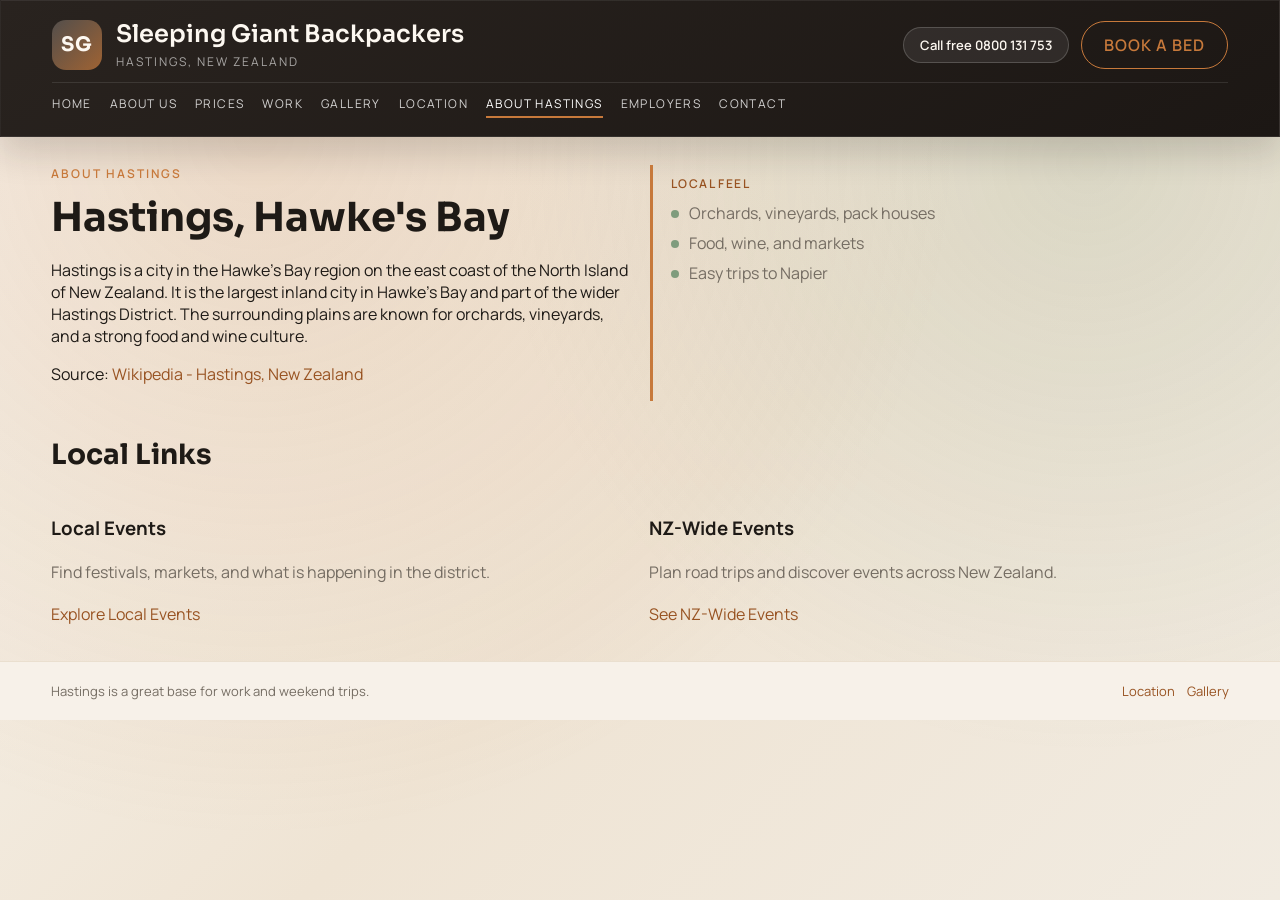
==== about-hastings.html @ d1472aeb "feat: add htmls" ====
<!DOCTYPE html>
<html lang="en">
<head>
  <meta charset="UTF-8" />
  <meta name="viewport" content="width=device-width, initial-scale=1" />
  <title>Sleeping Giant Backpackers | About Hastings</title>
  <link rel="stylesheet" href="styles.css" />
</head>
<body class="page-hastings">
  <a class="skip-link" href="#main">Skip to content</a>
  <main id="main">
    <header class="site-header reveal">
      <div class="header-top">
        <div class="brand">
          <div class="brand-mark">SG</div>
          <div>
            <p class="brand-title">Sleeping Giant Backpackers</p>
            <p class="brand-sub">Hastings, New Zealand</p>
          </div>
        </div>
        <div class="header-cta">
          <span class="contact-chip">Call free 0800 131 753</span>
          <a class="button ghost" href="contact.html">Book a bed</a>
        </div>
      </div>
      <nav class="site-nav stagger">
        <a class="nav-home" href="index.html">Home</a>
        <a class="nav-about" href="about.html">About Us</a>
        <a class="nav-prices" href="prices.html">Prices</a>
        <a class="nav-work" href="work.html">Work</a>
        <a class="nav-gallery" href="gallery.html">Gallery</a>
        <a class="nav-location" href="location.html">Location</a>
        <a class="nav-hastings" href="about-hastings.html" aria-current="page">About Hastings</a>
        <a class="nav-employers" href="employers.html">Employers</a>
        <a class="nav-contact" href="contact.html">Contact</a>
      </nav>
    </header>

    <section class="page-hero reveal">
      <div>
        <p class="eyebrow">About Hastings</p>
        <h1>Hastings, Hawke's Bay</h1>
        <p>Hastings is a city in the Hawke's Bay region on the east coast of the North Island of New Zealand. It is the largest inland city in Hawke's Bay and part of the wider Hastings District. The surrounding plains are known for orchards, vineyards, and a strong food and wine culture.</p>
        <p>Source: <a href="https://en.wikipedia.org/wiki/Hastings,_New_Zealand" target="_blank" rel="noreferrer">Wikipedia - Hastings, New Zealand</a></p>
      </div>
      <div class="panel">
        <p class="panel-title">Local feel</p>
        <ul class="mini-list">
          <li>Orchards, vineyards, pack houses</li>
          <li>Food, wine, and markets</li>
          <li>Easy trips to Napier</li>
        </ul>
      </div>
    </section>

    <section class="section reveal">
      <h2>Local Links</h2>
      <div class="card-grid stagger">
        <article class="card">
          <div class="card-body">
            <h3>Local Events</h3>
            <p>Find festivals, markets, and what is happening in the district.</p>
            <a href="https://www.hawkesbaynz.com/destinations/hastings-district" target="_blank" rel="noreferrer">Explore Local Events</a>
          </div>
        </article>
        <article class="card">
          <div class="card-body">
            <h3>NZ-Wide Events</h3>
            <p>Plan road trips and discover events across New Zealand.</p>
            <a href="https://www.eventfinda.co.nz/" target="_blank" rel="noreferrer">See NZ-Wide Events</a>
          </div>
        </article>
      </div>
    </section>

    <footer class="footer">
      <span>Hastings is a great base for work and weekend trips.</span>
      <div class="link-list">
        <a href="location.html">Location</a>
        <a href="gallery.html">Gallery</a>
      </div>
    </footer>
  </main>
  <script src="site.js"></script>
</body>
</html>
---- styles.css ----
@import url('https://fonts.googleapis.com/css2?family=Manrope:wght@300;400;500;600;700&family=Sora:wght@400;500;600;700&display=swap');

:root {
  --bg: #f4efe7;
  --surface: #ffffff;
  --surface-soft: #f7f1e9;
  --ink: #1e1a16;
  --ink-light: #fdf8f1;
  --muted: #756d63;
  --accent: #c7793b;
  --accent-strong: #985322;
  --sage: #7f9c7d;
  --border: #eadfcf;
  --charcoal: #29231f;
  --charcoal-deep: #1c1714;
  --shadow: 0 32px 70px rgba(29, 22, 17, 0.25);
  --shadow-soft: 0 16px 32px rgba(29, 22, 17, 0.16);
  --radius-lg: 26px;
  --radius-md: 18px;
  --radius-sm: 12px;
}

* {
  box-sizing: border-box;
}

body {
  margin: 0;
  font-family: "Manrope", "Segoe UI", sans-serif;
  background: linear-gradient(135deg, #f8f5ef 0%, #efe4d4 55%, #f1ebe1 100%);
  color: var(--ink);
  min-height: 100vh;
}

body::before {
  content: "";
  position: fixed;
  inset: 0;
  background: radial-gradient(circle at 20% 15%, rgba(199, 121, 59, 0.18), transparent 55%),
    radial-gradient(circle at 85% 18%, rgba(127, 156, 125, 0.18), transparent 45%);
  z-index: 0;
}

a {
  color: var(--accent-strong);
  text-decoration: none;
}

a:hover {
  color: var(--accent);
}

img {
  max-width: 100%;
  display: block;
}

.skip-link {
  position: absolute;
  left: -999px;
  top: 16px;
  background: var(--surface);
  color: var(--ink);
  padding: 8px 14px;
  border-radius: 999px;
  z-index: 10;
}

.skip-link:focus {
  left: 16px;
}

main {
  position: relative;
  z-index: 1;
  width: min(1240px, 92vw);
  margin: 0 auto 0;
  padding-bottom: 80px;
}

.site-header {
  background: linear-gradient(150deg, var(--charcoal), var(--charcoal-deep));
  color: var(--ink-light);
  border: 1px solid rgba(255, 255, 255, 0.08);
  border-radius: 0;
  padding: 18px max(4vw, calc((100vw - 1240px) / 2));
  box-shadow: var(--shadow-soft);
  backdrop-filter: blur(12px);
  width: 100vw;
  margin-left: calc(50% - 50vw);
  margin-right: calc(50% - 50vw);
}

.header-top {
  display: flex;
  align-items: center;
  justify-content: space-between;
  flex-wrap: wrap;
  gap: 16px;
}

.brand {
  display: flex;
  align-items: center;
  gap: 14px;
}

.brand-mark {
  width: 50px;
  height: 50px;
  border-radius: 14px;
  background: linear-gradient(135deg, rgba(255, 255, 255, 0.2), rgba(199, 121, 59, 0.75));
  color: var(--ink-light);
  font-family: "Sora", sans-serif;
  font-size: 20px;
  display: grid;
  place-items: center;
  font-weight: 700;
  letter-spacing: 1px;
}

.brand-title {
  margin: 0;
  font-family: "Sora", sans-serif;
  font-size: 24px;
  font-weight: 600;
  color: var(--ink-light);
}

.brand-sub {
  margin: 4px 0 0;
  font-size: 12px;
  color: rgba(255, 255, 255, 0.6);
  text-transform: uppercase;
  letter-spacing: 2px;
}

.header-cta {
  display: flex;
  flex-wrap: wrap;
  gap: 12px;
  align-items: center;
}

.contact-chip {
  padding: 8px 16px;
  border-radius: 999px;
  background: rgba(255, 255, 255, 0.08);
  border: 1px solid rgba(255, 255, 255, 0.18);
  font-size: 13px;
  font-weight: 600;
  color: var(--ink-light);
  animation: float 6s ease-in-out infinite;
}

.site-nav {
  display: flex;
  flex-wrap: wrap;
  gap: 10px 18px;
  font-size: 12px;
  text-transform: uppercase;
  letter-spacing: 1.4px;
  border-top: 1px solid rgba(255, 255, 255, 0.1);
  padding-top: 12px;
  margin-top: 12px;
}

.site-nav a {
  color: rgba(255, 255, 255, 0.8);
  text-decoration: none;
  padding-bottom: 4px;
  border-bottom: 2px solid transparent;
  transition: color 0.3s ease, border-color 0.3s ease;
}

.site-nav a:hover {
  color: var(--accent);
}

.site-nav a[aria-current="page"] {
  border-bottom-color: var(--accent);
  color: #fff;
}

.eyebrow {
  text-transform: uppercase;
  letter-spacing: 2px;
  color: var(--accent);
  font-size: 12px;
  font-weight: 600;
  margin: 0 0 10px;
}

.hero {
  margin-top: 28px;
  position: relative;
  min-height: 64vh;
  border-radius: var(--radius-lg);
  overflow: hidden;
  display: grid;
  align-items: center;
  text-align: center;
  color: #fff;
  box-shadow: var(--shadow);
}

.hero::after {
  content: "";
  position: absolute;
  inset: 0;
  background: linear-gradient(180deg, rgba(20, 17, 14, 0.4) 0%, rgba(20, 17, 14, 0.7) 65%, rgba(20, 17, 14, 0.85) 100%);
  z-index: 1;
}

.hero-media {
  position: absolute;
  inset: 0;
  z-index: 0;
}

.hero-media img {
  width: 100%;
  height: 100%;
  object-fit: cover;
  transform: scale(1.05);
  animation: heroZoom 18s ease-in-out infinite;
}

.hero-content {
  position: relative;
  z-index: 2;
  padding: 56px 36px 64px;
  display: grid;
  gap: 18px;
  justify-items: center;
}

.hero h1 {
  font-family: "Sora", sans-serif;
  font-size: clamp(36px, 5vw, 56px);
  margin: 0;
  letter-spacing: 0.5px;
}

.hero-copy {
  margin: 0;
  color: rgba(255, 255, 255, 0.8);
  line-height: 1.6;
  max-width: 680px;
}

.hero-actions {
  display: flex;
  flex-wrap: wrap;
  gap: 12px;
  justify-content: center;
}

.hero-actions .button.ghost {
  border-color: rgba(255, 255, 255, 0.7);
  color: #fff;
}

.hero-actions .button.ghost:hover {
  border-color: var(--accent);
  color: var(--accent);
}

.booking-bar {
  position: relative;
  display: grid;
  gap: 12px;
  grid-template-columns: repeat(4, minmax(0, 1fr));
  padding: 16px;
  border-radius: 999px;
  background: rgba(255, 255, 255, 0.95);
  border: 1px solid rgba(255, 255, 255, 0.6);
  box-shadow: var(--shadow-soft);
  width: min(760px, 100%);
}

.booking-bar::after {
  content: "";
  position: absolute;
  inset: -30% -120% 0;
  background: linear-gradient(120deg, transparent, rgba(255, 255, 255, 0.5), transparent);
  animation: sheen 6s linear infinite;
  pointer-events: none;
}

.booking-field {
  display: grid;
  gap: 6px;
  text-align: left;
}

.booking-field label {
  font-size: 11px;
  text-transform: uppercase;
  letter-spacing: 1px;
  color: var(--muted);
  font-weight: 600;
}

.booking-field input,
.booking-field select {
  border: none;
  font-family: inherit;
  font-size: 14px;
  color: var(--ink);
  outline: none;
  background: transparent;
}

.booking-button {
  display: flex;
  align-items: flex-end;
  justify-content: flex-end;
}

.info-grid {
  display: grid;
  gap: 12px;
  grid-template-columns: repeat(auto-fit, minmax(180px, 1fr));
  width: min(840px, 100%);
}

.info-card {
  border: none;
  padding: 10px 0 10px 16px;
  border-left: 3px solid rgba(255, 255, 255, 0.7);
  background: transparent;
  color: var(--ink-light);
  box-shadow: none;
}

.info-label {
  margin: 0 0 6px;
  font-size: 12px;
  text-transform: uppercase;
  letter-spacing: 1.4px;
  color: var(--muted);
}

.info-card strong {
  display: block;
  font-size: 18px;
  margin-bottom: 4px;
}

.section {
  margin-top: 36px;
}

.section h2 {
  font-family: "Sora", sans-serif;
  font-size: 28px;
  margin: 0 0 16px;
}

.section p {
  color: var(--muted);
  line-height: 1.7;
}

.page-hero {
  display: grid;
  gap: 20px;
  grid-template-columns: repeat(auto-fit, minmax(260px, 1fr));
  margin-top: 28px;
  padding: 0;
  border-radius: 0;
  background: transparent;
  border: none;
  box-shadow: none;
}

.page-hero h1 {
  font-family: "Sora", sans-serif;
  font-size: clamp(28px, 4vw, 40px);
  margin: 0 0 12px;
}

.panel {
  padding: 10px 0 10px 18px;
  border-radius: 0;
  background: transparent;
  border: none;
  border-left: 3px solid var(--accent);
}

.panel-title {
  margin: 0 0 10px;
  font-weight: 600;
  text-transform: uppercase;
  letter-spacing: 1.4px;
  font-size: 12px;
  color: var(--accent-strong);
}

.mini-list {
  list-style: none;
  padding: 0;
  margin: 0;
  display: grid;
  gap: 8px;
}

.mini-list li {
  position: relative;
  padding-left: 18px;
  color: var(--muted);
}

.mini-list li::before {
  content: "";
  position: absolute;
  left: 0;
  top: 8px;
  width: 8px;
  height: 8px;
  border-radius: 50%;
  background: var(--sage);
}

.two-column {
  display: grid;
  gap: 24px;
  grid-template-columns: repeat(auto-fit, minmax(240px, 1fr));
}

.feature-list {
  list-style: none;
  padding: 0;
  margin: 0;
  display: grid;
  gap: 12px;
  grid-template-columns: repeat(auto-fit, minmax(220px, 1fr));
}

.feature-list li {
  padding: 8px 0 8px 34px;
  position: relative;
  color: var(--muted);
  border: none;
  border-radius: 0;
  background: transparent;
  box-shadow: none;
  transition: transform 0.3s ease;
}

.feature-list li::before {
  content: "";
  position: absolute;
  left: 10px;
  top: 14px;
  width: 10px;
  height: 10px;
  border-radius: 50%;
  background: var(--sage);
  box-shadow: 0 0 0 3px rgba(127, 156, 125, 0.2);
}

.feature-list li:hover {
  transform: translateY(-4px);
}

.cta {
  margin-top: 24px;
  padding: 20px 22px;
  border: 1px solid var(--border);
  border-radius: var(--radius-md);
  background: #f7fbf9;
  display: flex;
  flex-wrap: wrap;
  gap: 10px 24px;
  align-items: center;
  justify-content: space-between;
}

.cta strong {
  font-size: 18px;
}

.card-grid {
  display: grid;
  gap: 18px;
  grid-template-columns: repeat(auto-fit, minmax(220px, 1fr));
}

.card {
  border: none;
  background: transparent;
  border-radius: 0;
  overflow: hidden;
  display: grid;
  gap: 12px;
  transition: transform 0.35s ease, box-shadow 0.35s ease;
}

.card:hover {
  transform: translateY(-6px);
}

.card img {
  width: 100%;
  height: 180px;
  object-fit: cover;
  border-radius: var(--radius-md);
}

.card-body {
  padding: 8px 0 0;
}

.price-tag {
  font-family: "Sora", sans-serif;
  font-size: 22px;
  margin: 0;
}

.map-frame {
  border: 0;
  width: 100%;
  height: 360px;
  border-radius: var(--radius-md);
  box-shadow: var(--shadow-soft);
}

.form-grid {
  display: grid;
  gap: 12px;
}

.form-grid label {
  font-size: 12px;
  font-weight: 600;
  text-transform: uppercase;
  letter-spacing: 1px;
}

.form-grid input,
.form-grid textarea,
.form-grid select {
  width: 100%;
  padding: 12px 14px;
  border: 1px solid var(--border);
  border-radius: var(--radius-sm);
  font-family: inherit;
  background: #fff;
}

.form-grid textarea {
  min-height: 120px;
  resize: vertical;
}

.button {
  padding: 12px 22px;
  border: none;
  border-radius: 999px;
  background: var(--accent);
  color: #fff;
  font-weight: 600;
  text-transform: uppercase;
  letter-spacing: 1px;
  cursor: pointer;
  text-decoration: none;
  display: inline-flex;
  align-items: center;
  justify-content: center;
  transition: transform 0.3s ease, box-shadow 0.3s ease, background 0.3s ease;
  box-shadow: 0 12px 24px rgba(199, 121, 59, 0.25);
}

.button:hover {
  transform: translateY(-2px);
  background: var(--accent-strong);
  box-shadow: 0 16px 30px rgba(199, 121, 59, 0.35);
}

.button.ghost {
  background: transparent;
  border: 1px solid var(--accent);
  color: var(--accent);
  box-shadow: none;
}

.table-block {
  border: none;
  border-left: 3px solid var(--accent);
  padding: 10px 0 10px 18px;
  border-radius: 0;
  background: transparent;
}

.season-list {
  list-style: none;
  padding: 0;
  margin: 0;
  display: grid;
  gap: 10px;
}

.season-list li {
  padding: 8px 0 8px 16px;
  border: none;
  border-left: 2px solid rgba(127, 156, 125, 0.6);
  border-radius: 0;
  background: transparent;
  color: var(--muted);
}

.link-list {
  display: flex;
  gap: 12px;
  flex-wrap: wrap;
}

.footer {
  border-top: 1px solid var(--border);
  margin-top: 36px;
  padding: 20px max(4vw, calc((100vw - 1240px) / 2));
  font-size: 13px;
  color: var(--muted);
  display: flex;
  flex-wrap: wrap;
  gap: 10px 20px;
  justify-content: space-between;
  background: var(--surface-soft);
  width: 100vw;
  margin-left: calc(50% - 50vw);
  margin-right: calc(50% - 50vw);
}

.js .reveal {
  opacity: 0;
  transform: translateY(24px);
  transition: opacity 0.8s ease, transform 0.8s ease;
}

.js .reveal.is-visible {
  opacity: 1;
  transform: translateY(0);
}

.js .stagger > * {
  opacity: 0;
  transform: translateY(20px);
  transition: opacity 0.7s ease, transform 0.7s ease;
  transition-delay: var(--delay, 0ms);
}

.js .stagger.is-visible > * {
  opacity: 1;
  transform: translateY(0);
}

@keyframes heroZoom {
  0% {
    transform: scale(1.05);
  }
  50% {
    transform: scale(1.1);
  }
  100% {
    transform: scale(1.05);
  }
}

@keyframes float {
  0% {
    transform: translateY(0);
  }
  50% {
    transform: translateY(-4px);
  }
  100% {
    transform: translateY(0);
  }
}

@keyframes sheen {
  0% {
    transform: translateX(-30%);
    opacity: 0;
  }
  30% {
    opacity: 1;
  }
  60% {
    opacity: 0;
  }
  100% {
    transform: translateX(30%);
    opacity: 0;
  }
}

@media (prefers-reduced-motion: reduce) {
  .contact-chip,
  .hero-media img,
  .booking-bar::after {
    animation: none;
  }

  .js .reveal,
  .js .stagger > * {
    transition: none;
  }
}

@media (max-width: 980px) {
  .hero-content {
    padding: 48px 28px 56px;
  }

  .booking-bar {
    border-radius: var(--radius-md);
    grid-template-columns: repeat(2, minmax(0, 1fr));
  }

  .booking-button {
    grid-column: span 2;
    justify-content: stretch;
  }

  .booking-button .button {
    width: 100%;
  }
}

@media (max-width: 720px) {
  .site-header {
    padding: 16px;
  }

  .site-nav {
    font-size: 11px;
  }

  .hero {
    min-height: 70vh;
  }
}
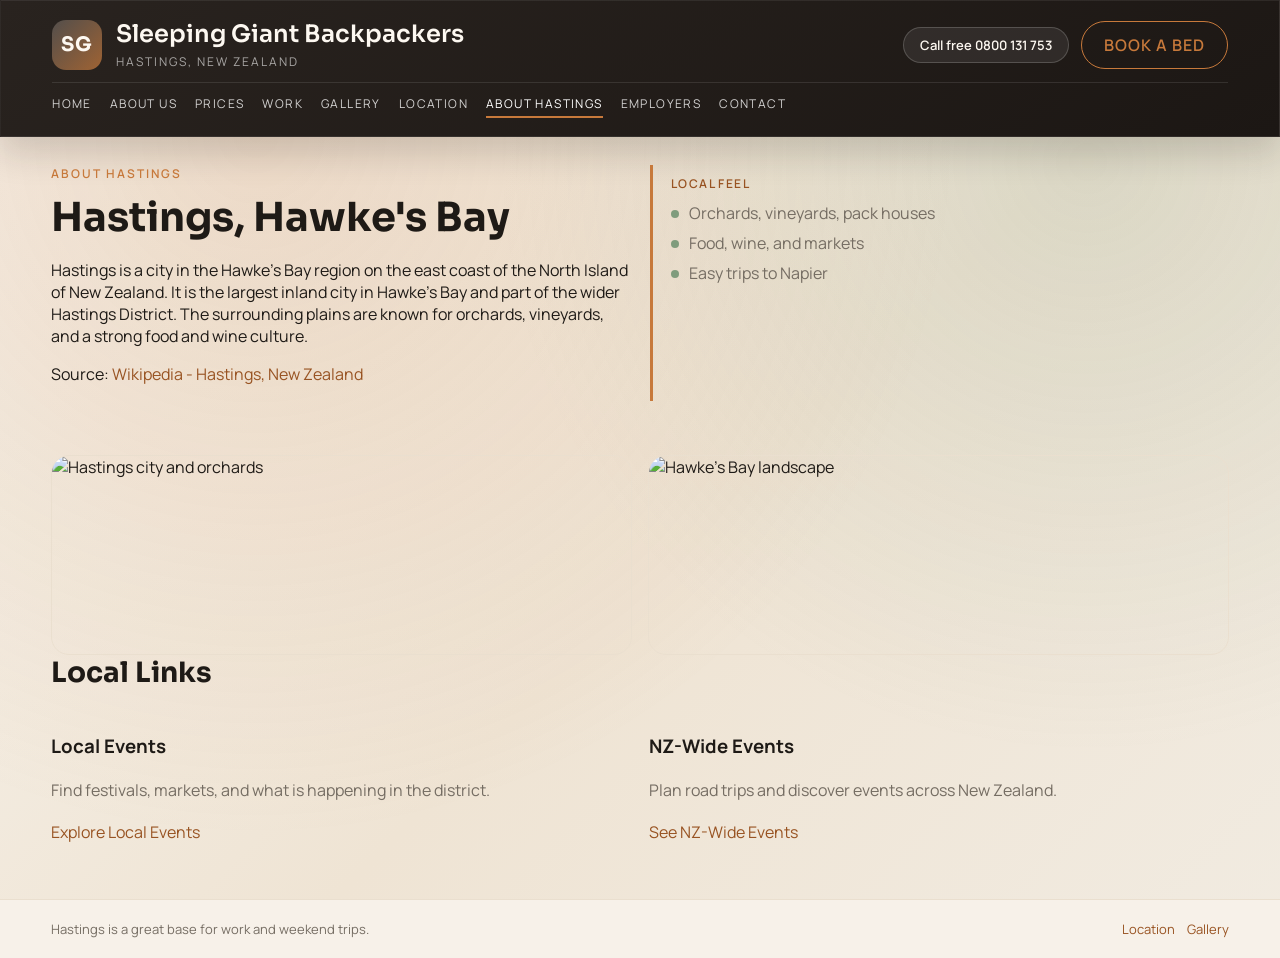
==== commit 177bc871: "feat: add about hastings images" ====
--- a/about-hastings.html
+++ b/about-hastings.html
@@ -1,86 +1,124 @@
 <!DOCTYPE html>
 <html lang="en">
-<head>
-  <meta charset="UTF-8" />
-  <meta name="viewport" content="width=device-width, initial-scale=1" />
-  <title>Sleeping Giant Backpackers | About Hastings</title>
-  <link rel="stylesheet" href="styles.css" />
-</head>
-<body class="page-hastings">
-  <a class="skip-link" href="#main">Skip to content</a>
-  <main id="main">
-    <header class="site-header reveal">
-      <div class="header-top">
-        <div class="brand">
-          <div class="brand-mark">SG</div>
-          <div>
-            <p class="brand-title">Sleeping Giant Backpackers</p>
-            <p class="brand-sub">Hastings, New Zealand</p>
+  <head>
+    <meta charset="UTF-8" />
+    <meta name="viewport" content="width=device-width, initial-scale=1" />
+    <title>Sleeping Giant Backpackers | About Hastings</title>
+    <link rel="stylesheet" href="styles.css" />
+  </head>
+  <body class="page-hastings">
+    <a class="skip-link" href="#main">Skip to content</a>
+    <main id="main">
+      <header class="site-header reveal">
+        <div class="header-top">
+          <div class="brand">
+            <div class="brand-mark">SG</div>
+            <div>
+              <p class="brand-title">Sleeping Giant Backpackers</p>
+              <p class="brand-sub">Hastings, New Zealand</p>
+            </div>
+          </div>
+          <div class="header-cta">
+            <span class="contact-chip">Call free 0800 131 753</span>
+            <a class="button ghost" href="contact.html">Book a bed</a>
           </div>
         </div>
-        <div class="header-cta">
-          <span class="contact-chip">Call free 0800 131 753</span>
-          <a class="button ghost" href="contact.html">Book a bed</a>
+        <nav class="site-nav stagger">
+          <a class="nav-home" href="index.html">Home</a>
+          <a class="nav-about" href="about.html">About Us</a>
+          <a class="nav-prices" href="prices.html">Prices</a>
+          <a class="nav-work" href="work.html">Work</a>
+          <a class="nav-gallery" href="gallery.html">Gallery</a>
+          <a class="nav-location" href="location.html">Location</a>
+          <a class="nav-hastings" href="about-hastings.html" aria-current="page"
+            >About Hastings</a
+          >
+          <a class="nav-employers" href="employers.html">Employers</a>
+          <a class="nav-contact" href="contact.html">Contact</a>
+        </nav>
+      </header>
+
+      <section class="page-hero reveal">
+        <div>
+          <p class="eyebrow">About Hastings</p>
+          <h1>Hastings, Hawke's Bay</h1>
+          <p>
+            Hastings is a city in the Hawke's Bay region on the east coast of
+            the North Island of New Zealand. It is the largest inland city in
+            Hawke's Bay and part of the wider Hastings District. The surrounding
+            plains are known for orchards, vineyards, and a strong food and wine
+            culture.
+          </p>
+          <p>
+            Source:
+            <a
+              href="https://en.wikipedia.org/wiki/Hastings,_New_Zealand"
+              target="_blank"
+              rel="noreferrer"
+              >Wikipedia - Hastings, New Zealand</a
+            >
+          </p>
         </div>
-      </div>
-      <nav class="site-nav stagger">
-        <a class="nav-home" href="index.html">Home</a>
-        <a class="nav-about" href="about.html">About Us</a>
-        <a class="nav-prices" href="prices.html">Prices</a>
-        <a class="nav-work" href="work.html">Work</a>
-        <a class="nav-gallery" href="gallery.html">Gallery</a>
-        <a class="nav-location" href="location.html">Location</a>
-        <a class="nav-hastings" href="about-hastings.html" aria-current="page">About Hastings</a>
-        <a class="nav-employers" href="employers.html">Employers</a>
-        <a class="nav-contact" href="contact.html">Contact</a>
-      </nav>
-    </header>
+        <div class="panel">
+          <p class="panel-title">Local feel</p>
+          <ul class="mini-list">
+            <li>Orchards, vineyards, pack houses</li>
+            <li>Food, wine, and markets</li>
+            <li>Easy trips to Napier</li>
+          </ul>
+        </div>
+      </section>
 
-    <section class="page-hero reveal">
-      <div>
-        <p class="eyebrow">About Hastings</p>
-        <h1>Hastings, Hawke's Bay</h1>
-        <p>Hastings is a city in the Hawke's Bay region on the east coast of the North Island of New Zealand. It is the largest inland city in Hawke's Bay and part of the wider Hastings District. The surrounding plains are known for orchards, vineyards, and a strong food and wine culture.</p>
-        <p>Source: <a href="https://en.wikipedia.org/wiki/Hastings,_New_Zealand" target="_blank" rel="noreferrer">Wikipedia - Hastings, New Zealand</a></p>
-      </div>
-      <div class="panel">
-        <p class="panel-title">Local feel</p>
-        <ul class="mini-list">
-          <li>Orchards, vineyards, pack houses</li>
-          <li>Food, wine, and markets</li>
-          <li>Easy trips to Napier</li>
-        </ul>
-      </div>
-    </section>
+      <section class="section reveal">
+        <div class="image-strip stagger">
+          <img
+            src="http://hastingsbackpackers.co.nz/media/sleeping_giant_hastings_backpackers_97.png"
+            alt="Hastings city and orchards"
+          />
+          <img
+            src="http://hastingsbackpackers.co.nz/media/sleeping_giant_hastings_backpackers_98.png"
+            alt="Hawke's Bay landscape"
+          />
+        </div>
+        <h2>Local Links</h2>
+        <div class="card-grid stagger">
+          <article class="card">
+            <div class="card-body">
+              <h3>Local Events</h3>
+              <p>
+                Find festivals, markets, and what is happening in the district.
+              </p>
+              <a
+                href="https://www.hawkesbaynz.com/destinations/hastings-district"
+                target="_blank"
+                rel="noreferrer"
+                >Explore Local Events</a
+              >
+            </div>
+          </article>
+          <article class="card">
+            <div class="card-body">
+              <h3>NZ-Wide Events</h3>
+              <p>Plan road trips and discover events across New Zealand.</p>
+              <a
+                href="https://www.eventfinda.co.nz/"
+                target="_blank"
+                rel="noreferrer"
+                >See NZ-Wide Events</a
+              >
+            </div>
+          </article>
+        </div>
+      </section>
 
-    <section class="section reveal">
-      <h2>Local Links</h2>
-      <div class="card-grid stagger">
-        <article class="card">
-          <div class="card-body">
-            <h3>Local Events</h3>
-            <p>Find festivals, markets, and what is happening in the district.</p>
-            <a href="https://www.hawkesbaynz.com/destinations/hastings-district" target="_blank" rel="noreferrer">Explore Local Events</a>
-          </div>
-        </article>
-        <article class="card">
-          <div class="card-body">
-            <h3>NZ-Wide Events</h3>
-            <p>Plan road trips and discover events across New Zealand.</p>
-            <a href="https://www.eventfinda.co.nz/" target="_blank" rel="noreferrer">See NZ-Wide Events</a>
-          </div>
-        </article>
-      </div>
-    </section>
-
-    <footer class="footer">
-      <span>Hastings is a great base for work and weekend trips.</span>
-      <div class="link-list">
-        <a href="location.html">Location</a>
-        <a href="gallery.html">Gallery</a>
-      </div>
-    </footer>
-  </main>
-  <script src="site.js"></script>
-</body>
+      <footer class="footer">
+        <span>Hastings is a great base for work and weekend trips.</span>
+        <div class="link-list">
+          <a href="location.html">Location</a>
+          <a href="gallery.html">Gallery</a>
+        </div>
+      </footer>
+    </main>
+    <script src="site.js"></script>
+  </body>
 </html>
--- a/styles.css
+++ b/styles.css
@@ -1,4 +1,4 @@
-@import url('https://fonts.googleapis.com/css2?family=Manrope:wght@300;400;500;600;700&family=Sora:wght@400;500;600;700&display=swap');
+@import url("https://fonts.googleapis.com/css2?family=Manrope:wght@300;400;500;600;700&family=Sora:wght@400;500;600;700&display=swap");
 
 :root {
   --bg: #f4efe7;
@@ -36,8 +36,16 @@
   content: "";
   position: fixed;
   inset: 0;
-  background: radial-gradient(circle at 20% 15%, rgba(199, 121, 59, 0.18), transparent 55%),
-    radial-gradient(circle at 85% 18%, rgba(127, 156, 125, 0.18), transparent 45%);
+  background: radial-gradient(
+      circle at 20% 15%,
+      rgba(199, 121, 59, 0.18),
+      transparent 55%
+    ),
+    radial-gradient(
+      circle at 85% 18%,
+      rgba(127, 156, 125, 0.18),
+      transparent 45%
+    );
   z-index: 0;
 }
 
@@ -75,7 +83,10 @@
   z-index: 1;
   width: min(1240px, 92vw);
   margin: 0 auto 0;
-  padding-bottom: 80px;
+  padding-bottom: 0;
+  min-height: 100vh;
+  display: flex;
+  flex-direction: column;
 }
 
 .site-header {
@@ -109,7 +120,11 @@
   width: 50px;
   height: 50px;
   border-radius: 14px;
-  background: linear-gradient(135deg, rgba(255, 255, 255, 0.2), rgba(199, 121, 59, 0.75));
+  background: linear-gradient(
+    135deg,
+    rgba(255, 255, 255, 0.2),
+    rgba(199, 121, 59, 0.75)
+  );
   color: var(--ink-light);
   font-family: "Sora", sans-serif;
   font-size: 20px;
@@ -208,7 +223,12 @@
   content: "";
   position: absolute;
   inset: 0;
-  background: linear-gradient(180deg, rgba(20, 17, 14, 0.4) 0%, rgba(20, 17, 14, 0.7) 65%, rgba(20, 17, 14, 0.85) 100%);
+  background: linear-gradient(
+    180deg,
+    rgba(20, 17, 14, 0.4) 0%,
+    rgba(20, 17, 14, 0.7) 65%,
+    rgba(20, 17, 14, 0.85) 100%
+  );
   z-index: 1;
 }
 
@@ -283,7 +303,12 @@
   content: "";
   position: absolute;
   inset: -30% -120% 0;
-  background: linear-gradient(120deg, transparent, rgba(255, 255, 255, 0.5), transparent);
+  background: linear-gradient(
+    120deg,
+    transparent,
+    rgba(255, 255, 255, 0.5),
+    transparent
+  );
   animation: sheen 6s linear infinite;
   pointer-events: none;
 }
@@ -350,6 +375,10 @@
 
 .section {
   margin-top: 36px;
+}
+
+main > section:last-of-type {
+  margin-bottom: 56px;
 }
 
 .section h2 {
@@ -465,6 +494,64 @@
   transform: translateY(-4px);
 }
 
+.facility-grid {
+  list-style: none;
+  padding: 0;
+  margin: 0;
+  display: grid;
+  gap: 14px;
+  grid-template-columns: repeat(auto-fit, minmax(210px, 1fr));
+  grid-auto-rows: minmax(140px, auto);
+}
+
+.facility-card {
+  display: flex;
+  flex-direction: column;
+  align-items: center;
+  justify-content: center;
+  gap: 10px;
+  padding: 16px 14px 18px;
+  border-radius: var(--radius-sm);
+  background: var(--surface);
+  border: 1px solid var(--border);
+  box-shadow: 0 10px 24px rgba(29, 22, 17, 0.08);
+  color: var(--ink);
+  text-align: center;
+  height: 100%;
+  transition: transform 0.3s ease, box-shadow 0.3s ease;
+}
+
+.facility-icon {
+  display: inline-block;
+  line-height: 1;
+  transform: scale(1.6);
+  transform-origin: center;
+  font-variation-settings: "opsz" 40, "wght" 500, "FILL" 0, "GRAD" 0;
+  color: var(--accent);
+}
+
+.facility-card:hover {
+  animation: glowPulse 1.6s ease-in-out infinite;
+  box-shadow: 0 14px 30px rgba(29, 22, 17, 0.16),
+    0 0 26px rgba(199, 121, 59, 0.28);
+  transform: translateY(-4px);
+}
+
+@keyframes glowPulse {
+  0% {
+    box-shadow: 0 10px 24px rgba(29, 22, 17, 0.12),
+      0 0 14px rgba(199, 121, 59, 0.14);
+  }
+  50% {
+    box-shadow: 0 16px 34px rgba(29, 22, 17, 0.18),
+      0 0 30px rgba(199, 121, 59, 0.35);
+  }
+  100% {
+    box-shadow: 0 10px 24px rgba(29, 22, 17, 0.12),
+      0 0 14px rgba(199, 121, 59, 0.14);
+  }
+}
+
 .cta {
   margin-top: 24px;
   padding: 20px 22px;
@@ -478,6 +565,46 @@
   justify-content: space-between;
 }
 
+.split-panels {
+  display: flex;
+  gap: 28px;
+  align-items: stretch;
+}
+
+.split-panel {
+  flex: 1 1 0;
+  min-width: 0;
+  display: flex;
+  flex-direction: column;
+}
+
+.split-panels .cta {
+  margin-top: 0;
+  flex: 1;
+  flex-direction: column;
+  flex-wrap: nowrap;
+  align-items: flex-start;
+  justify-content: flex-start;
+  gap: 8px;
+}
+
+.split-panels .cta .cta-line {
+  display: flex;
+  gap: 8px;
+  align-items: baseline;
+}
+
+.split-panels .cta .cta-or {
+  color: var(--muted);
+}
+
+.cta-text {
+  display: flex;
+  flex-wrap: wrap;
+  gap: 8px 24px;
+  align-items: baseline;
+}
+
 .cta strong {
   font-size: 18px;
 }
@@ -504,13 +631,127 @@
 
 .card img {
   width: 100%;
-  height: 180px;
+  aspect-ratio: 1.5/1;
   object-fit: cover;
   border-radius: var(--radius-md);
 }
 
+.page-gallery .card img {
+  border-radius: 0;
+  cursor: pointer;
+  transform: scale(1);
+  transition: transform 0.6s ease;
+}
+
+.page-gallery .card img:hover {
+  animation: galleryHover 1.8s ease-in-out forwards;
+}
+
 .card-body {
   padding: 8px 0 0;
+}
+
+.lightbox {
+  position: fixed;
+  inset: 0;
+  display: flex;
+  align-items: center;
+  justify-content: center;
+  background: rgba(15, 12, 10, 0.82);
+  opacity: 0;
+  pointer-events: none;
+  transition: opacity 0.35s ease;
+  z-index: 9999;
+}
+
+.lightbox.is-open {
+  opacity: 1;
+  pointer-events: auto;
+}
+
+.lightbox-content {
+  position: relative;
+  width: min(1100px, 92vw);
+  max-height: 86vh;
+  display: grid;
+  gap: 12px;
+  justify-items: center;
+  transform: scale(0.98);
+  transition: transform 0.4s ease;
+}
+
+.lightbox.is-open .lightbox-content {
+  transform: scale(1);
+}
+
+.lightbox-image {
+  width: 100%;
+  max-height: 70vh;
+  object-fit: contain;
+  background: #111;
+}
+
+.lightbox-caption {
+  margin: 0;
+  color: #f4f1eb;
+  font-size: 14px;
+  letter-spacing: 0.3px;
+}
+
+.lightbox-close,
+.lightbox-nav {
+  position: absolute;
+  border: none;
+  background: rgba(255, 255, 255, 0.2);
+  color: #fff;
+  width: 54px;
+  height: 54px;
+  border-radius: 999px;
+  cursor: pointer;
+  font-size: 20px;
+  font-weight: 700;
+  border: 1px solid rgba(255, 255, 255, 0.4);
+  box-shadow: 0 10px 24px rgba(0, 0, 0, 0.35);
+  transition: background 0.25s ease, transform 0.25s ease, box-shadow 0.25s ease;
+}
+
+.lightbox-close:hover,
+.lightbox-nav:hover {
+  background: rgba(255, 255, 255, 0.32);
+  transform: translateY(-2px) scale(1.03);
+  box-shadow: 0 14px 30px rgba(0, 0, 0, 0.4);
+}
+
+.lightbox-close {
+  top: -18px;
+  right: 0;
+}
+
+.lightbox-prev {
+  left: -18px;
+  top: 45%;
+  transform: translateY(-50%);
+}
+
+.lightbox-next {
+  right: -18px;
+  top: 45%;
+  transform: translateY(-50%);
+}
+
+.image-strip {
+  margin-top: 18px;
+  display: grid;
+  gap: 16px;
+  grid-template-columns: repeat(auto-fit, minmax(220px, 1fr));
+}
+
+.image-strip img {
+  width: 100%;
+  height: 200px;
+  object-fit: cover;
+  border-radius: var(--radius-md);
+  border: 1px solid var(--border);
 }
 
 .price-tag {
@@ -619,7 +860,7 @@
 
 .footer {
   border-top: 1px solid var(--border);
-  margin-top: 36px;
+  margin-top: auto;
   padding: 20px max(4vw, calc((100vw - 1240px) / 2));
   font-size: 13px;
   color: var(--muted);
@@ -668,6 +909,18 @@
   }
 }
 
+@keyframes galleryHover {
+  0% {
+    transform: scale(1);
+  }
+  40% {
+    transform: scale(0.95);
+  }
+  100% {
+    transform: scale(1.04);
+  }
+}
+
 @keyframes float {
   0% {
     transform: translateY(0);
@@ -704,6 +957,16 @@
     animation: none;
   }
 
+  .page-gallery .card img {
+    animation: none;
+    transition: none;
+  }
+
+  .facility-card:hover {
+    animation: none;
+    transform: none;
+  }
+
   .js .reveal,
   .js .stagger > * {
     transition: none;
@@ -715,6 +978,10 @@
     padding: 48px 28px 56px;
   }
 
+  .split-panels {
+    flex-direction: column;
+  }
+
   .booking-bar {
     border-radius: var(--radius-md);
     grid-template-columns: repeat(2, minmax(0, 1fr));
@@ -730,6 +997,12 @@
   }
 }
 
+@media (min-width: 1100px) {
+  .page-gallery .card-grid {
+    grid-template-columns: repeat(3, minmax(0, 1fr));
+  }
+}
+
 @media (max-width: 720px) {
   .site-header {
     padding: 16px;
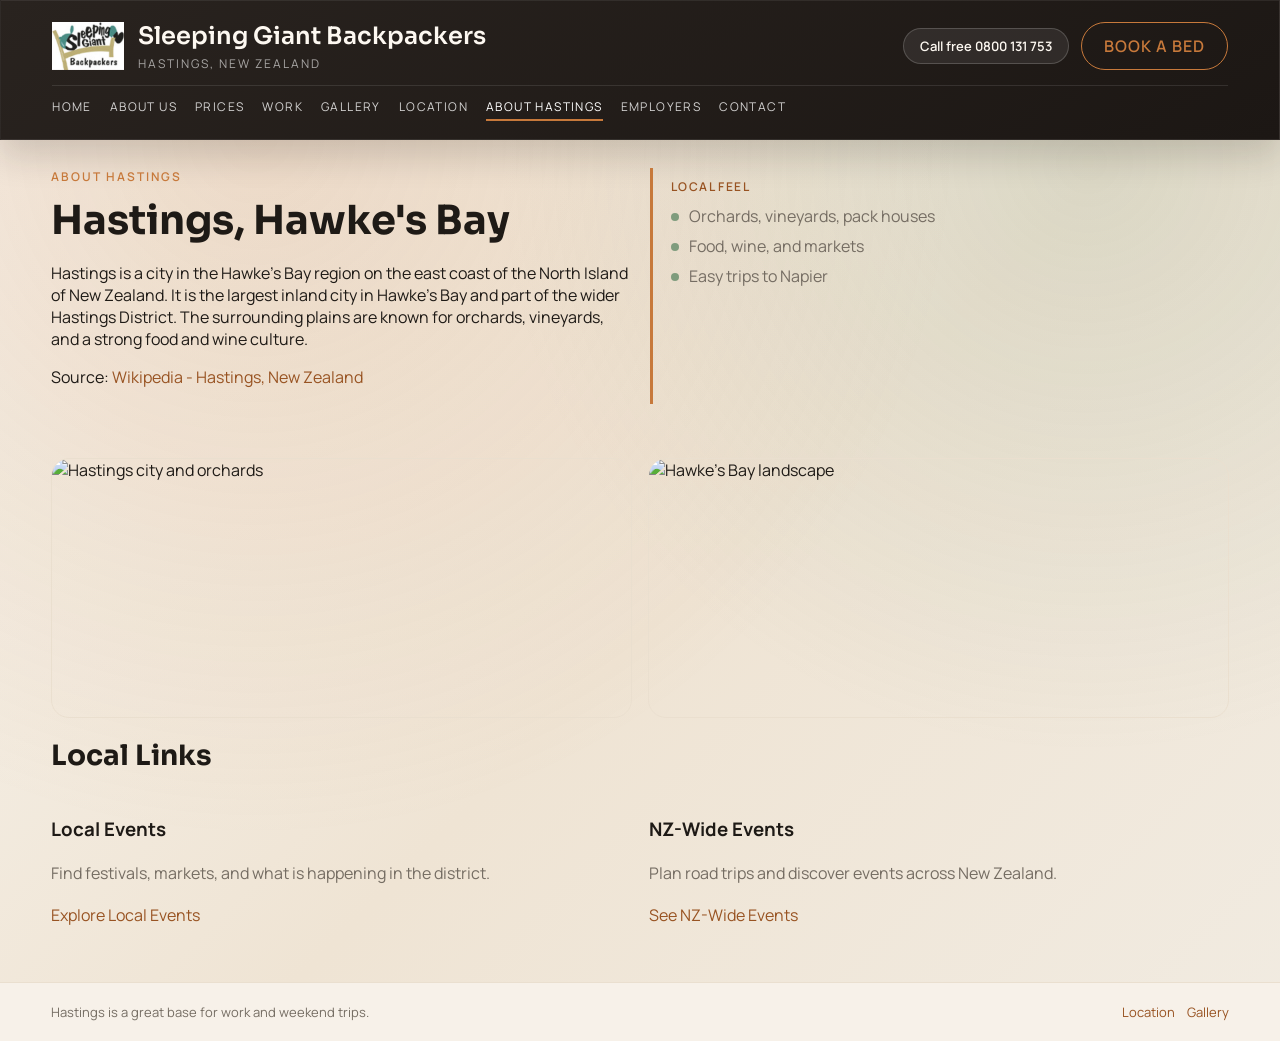
==== commit c6cf6c22: "feat: replace logo" ====
--- a/about-hastings.html
+++ b/about-hastings.html
@@ -12,7 +12,11 @@
       <header class="site-header reveal">
         <div class="header-top">
           <div class="brand">
-            <div class="brand-mark">SG</div>
+            <img
+              class="brand-logo"
+              src="assets/logo.png"
+              alt="Sleeping Giant Backpackers logo"
+            />
             <div>
               <p class="brand-title">Sleeping Giant Backpackers</p>
               <p class="brand-sub">Hastings, New Zealand</p>
--- a/styles.css
+++ b/styles.css
@@ -134,6 +134,13 @@
   letter-spacing: 1px;
 }
 
+.brand-logo {
+  width: 72px;
+  height: 54px;
+  object-fit: contain;
+  display: block;
+}
+
 .brand-title {
   margin: 0;
   font-family: "Sora", sans-serif;
@@ -754,6 +761,36 @@
   border: 1px solid var(--border);
 }
 
+.page-hastings .image-strip {
+  margin-bottom: 20px;
+}
+
+.page-hastings .image-strip img {
+  height: 260px;
+}
+
+.employers-layout {
+  align-items: stretch;
+}
+
+.employers-photo {
+  position: relative;
+  min-height: 100%;
+  align-self: stretch;
+}
+
+.square-photo {
+  position: absolute;
+  inset: 0;
+  width: 100%;
+  height: 100%;
+  aspect-ratio: auto;
+  object-fit: cover;
+  border-radius: 0;
+  border: 1px solid var(--border);
+  display: block;
+}
+
 .price-tag {
   font-family: "Sora", sans-serif;
   font-size: 22px;
@@ -794,6 +831,68 @@
 .form-grid textarea {
   min-height: 120px;
   resize: vertical;
+}
+
+.contact-cards {
+  display: grid;
+  gap: 18px;
+  grid-template-columns: repeat(auto-fit, minmax(220px, 1fr));
+  margin-bottom: 24px;
+}
+
+.contact-owner {
+  margin: 0 0 16px;
+  font-family: "Sora", sans-serif;
+  font-size: 20px;
+  font-weight: 600;
+  color: var(--ink);
+  text-transform: uppercase;
+  letter-spacing: 1.6px;
+}
+
+.contact-card {
+  border: 2px solid var(--accent);
+  padding: 22px 18px;
+  text-align: center;
+  background: var(--surface);
+}
+
+.contact-card h3 {
+  margin: 0 0 10px;
+  font-family: "Sora", sans-serif;
+  font-size: 20px;
+}
+
+.contact-card p {
+  margin: 6px 0;
+  color: var(--muted);
+}
+
+.contact-icon {
+  width: 64px;
+  height: 64px;
+  border-radius: 50%;
+  border: 2px dotted var(--accent);
+  display: grid;
+  place-items: center;
+  margin: 0 auto 14px;
+  font-weight: 700;
+  color: var(--accent-strong);
+  letter-spacing: 1px;
+}
+
+.contact-icon svg {
+  width: 28px;
+  height: 28px;
+}
+
+.contact-subtitle {
+  margin: 0 0 8px;
+  text-transform: uppercase;
+  letter-spacing: 1.2px;
+  font-size: 12px;
+  font-weight: 600;
+  color: var(--accent-strong);
 }
 
 .button {
@@ -982,6 +1081,20 @@
     flex-direction: column;
   }
 
+  .employers-layout {
+    grid-template-columns: 1fr;
+  }
+
+  .employers-photo {
+    min-height: 0;
+    aspect-ratio: 1 / 1;
+  }
+
+  .square-photo {
+    position: static;
+    height: 100%;
+  }
+
   .booking-bar {
     border-radius: var(--radius-md);
     grid-template-columns: repeat(2, minmax(0, 1fr));
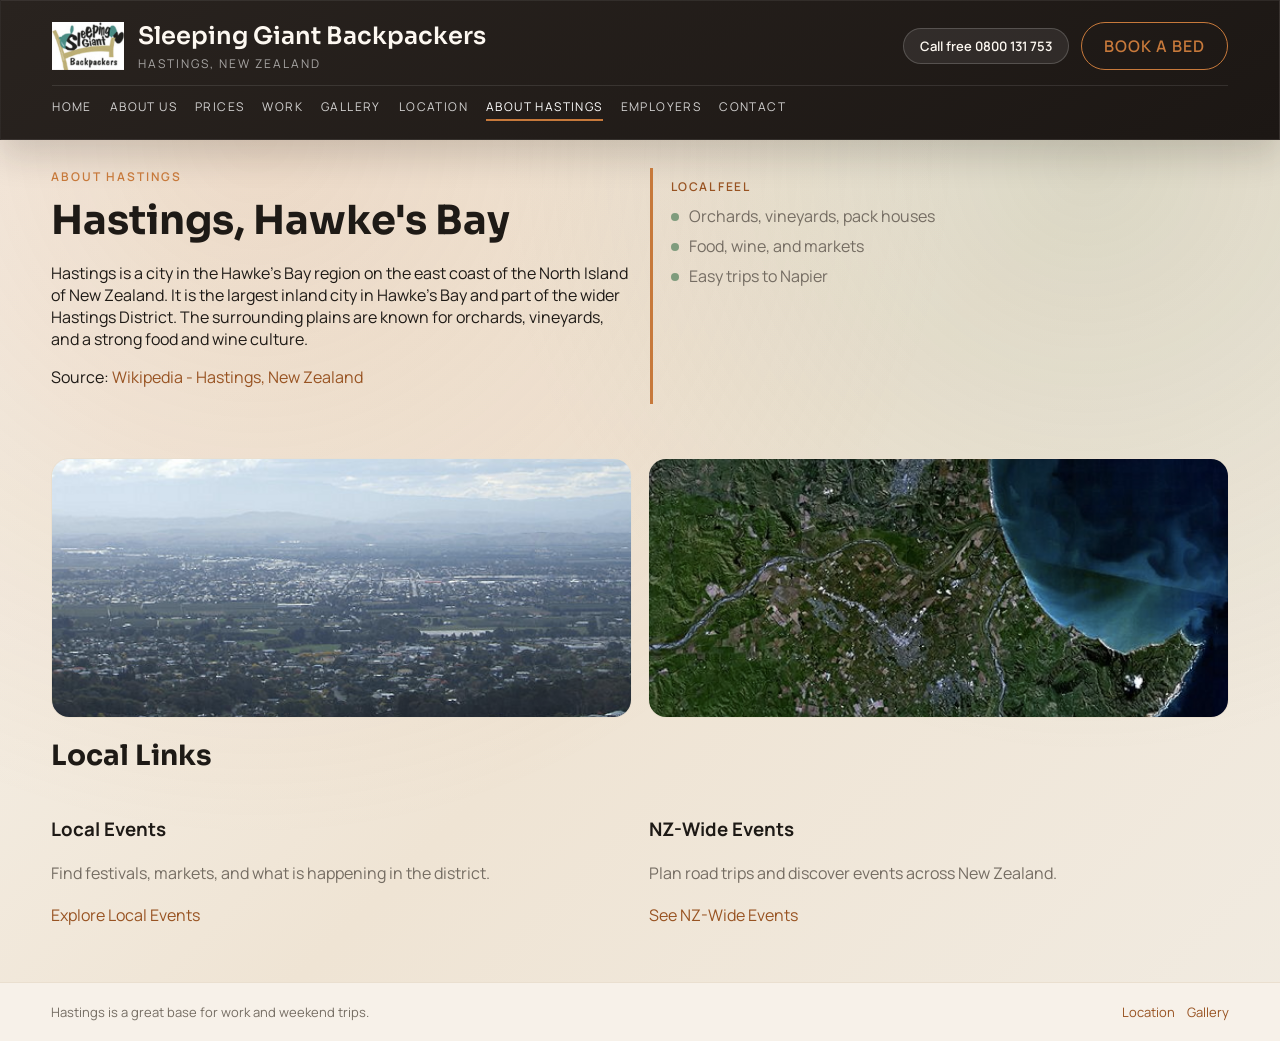
==== commit f2bf0d76: "feat: download photos and update path" ====
--- a/about-hastings.html
+++ b/about-hastings.html
@@ -76,11 +76,11 @@
       <section class="section reveal">
         <div class="image-strip stagger">
           <img
-            src="http://hastingsbackpackers.co.nz/media/sleeping_giant_hastings_backpackers_97.png"
+            src="assets/photos/sleeping_giant_hastings_backpackers_97.png"
             alt="Hastings city and orchards"
           />
           <img
-            src="http://hastingsbackpackers.co.nz/media/sleeping_giant_hastings_backpackers_98.png"
+            src="assets/photos/sleeping_giant_hastings_backpackers_98.png"
             alt="Hawke's Bay landscape"
           />
         </div>
